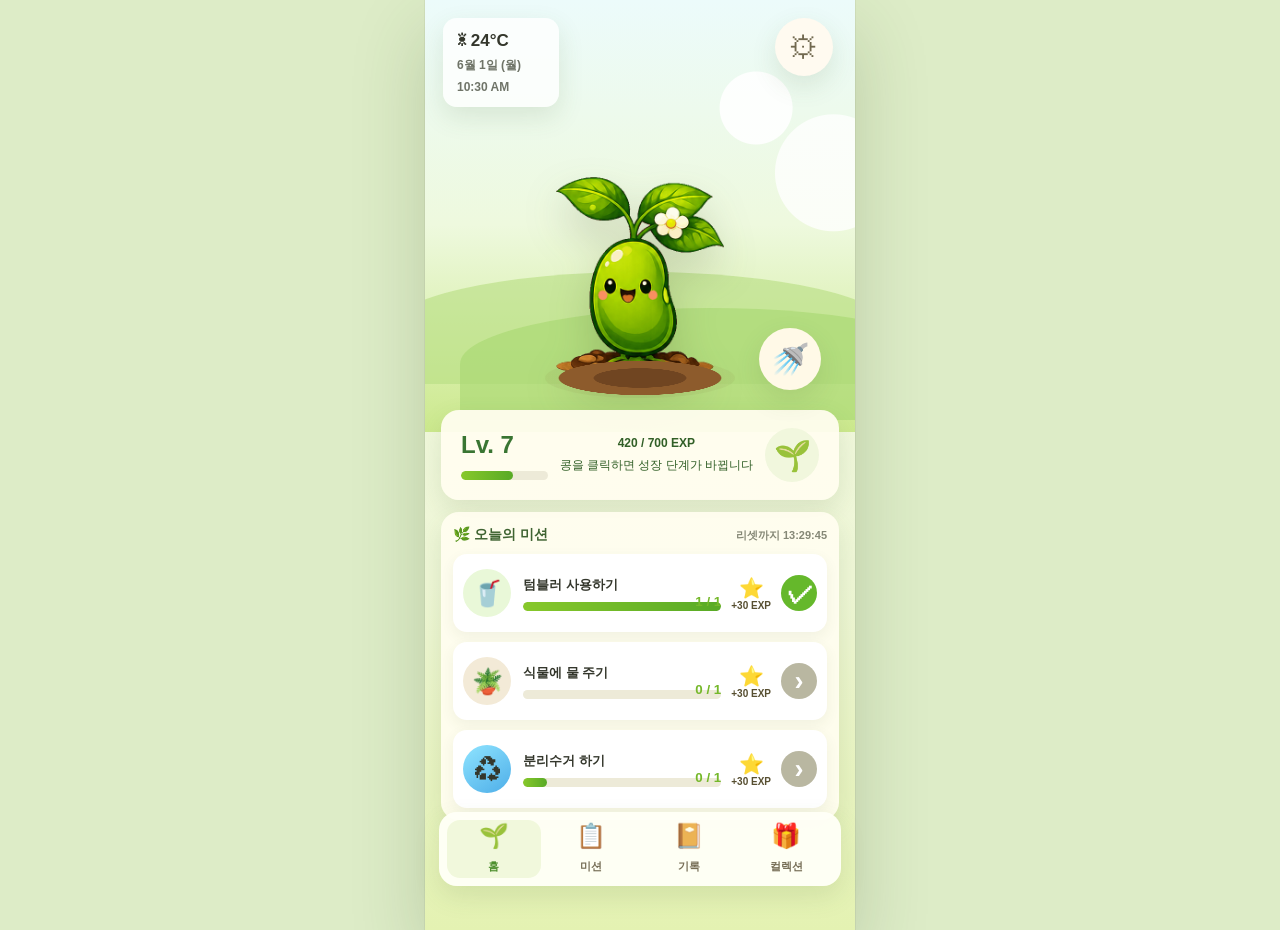
==== bean_grow_html/index.html @ e089ffa1 "Add bean grow HTML app" ====
<!doctype html>
<html lang="ko">
  <head>
    <meta charset="utf-8" />
    <meta name="viewport" content="width=device-width, initial-scale=1" />
    <title>강낭콩 키우기 - 홈</title>
    <link rel="stylesheet" href="./styles.css" />
  </head>
  <body>
    <main class="app" aria-label="강낭콩 키우기 홈">
      <section class="screen screen-home active">
        <div class="sky">
          <div class="weather">
            <strong>☀ 24°C</strong>
            <span>6월 1일 (월)</span>
            <span>10:30 AM</span>
          </div>
          <button class="gear" data-nav="settings" aria-label="설정으로 이동">⚙</button>
          <div class="garden" id="gardenDrop">
            <img
              src="./assets/bean-stage2.gif"
              alt="강낭콩 캐릭터 2단계"
              class="hero-bean"
              id="stageBean"
              data-stage="2"
              role="button"
              tabindex="0"
            />
            <div class="soil"></div>
            <div class="water-effect" aria-hidden="true">💧</div>
          </div>
          <button class="water-can" id="waterCan" aria-label="물뿌리개를 강낭콩 위로 드래그">🚿</button>
        </div>

        <div class="content home-content">
          <section class="level-panel">
            <div>
              <p class="level">Lv. 7</p>
              <div class="bar"><span id="homeExp" style="width: 60%"></span></div>
            </div>
            <div class="exp">
              <strong id="expText">420 / 700 EXP</strong>
              <span id="waterHint">콩을 클릭하면 성장 단계가 바뀝니다</span>
            </div>
            <div class="reward-icon">🌱</div>
          </section>

          <section class="mission-panel">
            <header>
              <h2>🌿 오늘의 미션</h2>
              <span>리셋까지 13:29:45</span>
            </header>
            <article class="quest complete">
              <div class="quest-icon green">🥤</div>
              <div class="quest-main">
                <h3>텀블러 사용하기</h3>
                <div class="bar"><span style="width: 100%"></span></div>
                <small>1 / 1</small>
              </div>
              <div class="coin">⭐<b>+30 EXP</b></div>
              <button aria-label="완료">✓</button>
            </article>
            <article class="quest" id="waterMission">
              <div class="quest-icon clay">🪴</div>
              <div class="quest-main">
                <h3>식물에 물 주기</h3>
                <div class="bar"><span style="width: 0%"></span></div>
                <small>0 / 1</small>
              </div>
              <div class="coin">⭐<b>+30 EXP</b></div>
              <button aria-label="미완료">›</button>
            </article>
            <article class="quest">
              <div class="quest-icon blue">♻</div>
              <div class="quest-main">
                <h3>분리수거 하기</h3>
                <div class="bar"><span style="width: 12%"></span></div>
                <small>0 / 1</small>
              </div>
              <div class="coin">⭐<b>+30 EXP</b></div>
              <button aria-label="미완료">›</button>
            </article>
          </section>
        </div>
      </section>

      <nav class="bottom-nav" aria-label="하단 메뉴">
        <a class="active" href="./index.html"><span>🌱</span>홈</a>
        <a href="./missions.html"><span>📋</span>미션</a>
        <a href="./records.html"><span>📔</span>기록</a>
        <a href="./collection.html"><span>🎁</span>컬렉션</a>
      </nav>
    </main>
    <script src="./script.js"></script>
  </body>
</html>
---- bean_grow_html/styles.css ----
:root {
  --green: #75b82a;
  --deep: #315f26;
  --mint: #e9f8e8;
  --cream: #fffdf0;
  --line: #ecead8;
  --text: #34372c;
  --muted: #858876;
  --shadow: 0 10px 26px rgba(70, 97, 47, 0.13);
}

* {
  box-sizing: border-box;
}

body {
  margin: 0;
  min-height: 100svh;
  display: grid;
  place-items: start center;
  background: #ddecc7;
  color: var(--text);
  font-family: Arial, "Apple SD Gothic Neo", "Malgun Gothic", sans-serif;
}

button {
  border: 0;
  font: inherit;
  cursor: pointer;
}

a {
  color: inherit;
  text-decoration: none;
}

.app {
  position: relative;
  width: min(100vw, 430px);
  min-height: 100svh;
  overflow: hidden;
  background:
    radial-gradient(circle at 5% 11%, rgba(149, 204, 105, 0.22), transparent 24%),
    linear-gradient(180deg, #f4fae9 0%, #eff7d7 62%, #e4f2b2 100%);
  box-shadow: 0 0 0 1px rgba(52, 55, 44, 0.06), 0 30px 70px rgba(49, 77, 32, 0.2);
}

.screen {
  display: none;
  min-height: 100svh;
  padding-bottom: 92px;
  animation: rise 280ms ease both;
}

.screen.active {
  display: block;
}

.content {
  position: relative;
  z-index: 2;
  padding: 0 16px 18px;
}

.sky {
  position: relative;
  min-height: 432px;
  background:
    radial-gradient(circle at 77% 25%, rgba(255, 255, 255, 0.9) 0 36px, transparent 37px),
    radial-gradient(circle at 95% 40%, rgba(255, 255, 255, 0.78) 0 58px, transparent 59px),
    linear-gradient(180deg, #ecfbfb 0%, #eef9de 52%, #cce98d 100%);
  overflow: hidden;
}

.sky::before,
.sky::after {
  content: "";
  position: absolute;
  left: -35px;
  right: -35px;
  bottom: 48px;
  height: 112px;
  border-radius: 50% 50% 0 0;
  background: #b8df83;
  opacity: 0.62;
}

.sky::after {
  bottom: 12px;
  background: #a9d972;
  transform: translateX(70px);
}

.weather {
  position: absolute;
  top: 18px;
  left: 18px;
  z-index: 3;
  width: 116px;
  padding: 13px 14px;
  display: grid;
  gap: 6px;
  border-radius: 14px;
  background: rgba(255, 255, 255, 0.8);
  box-shadow: var(--shadow);
}

.weather strong {
  font-size: 17px;
}

.weather span {
  color: #6f7468;
  font-size: 12px;
  font-weight: 700;
}

.gear {
  position: absolute;
  top: 18px;
  right: 22px;
  z-index: 3;
  width: 58px;
  height: 58px;
  border-radius: 50%;
  background: #fffaf0;
  color: #71684f;
  box-shadow: var(--shadow);
  font-size: 30px;
}

.garden {
  position: absolute;
  z-index: 2;
  left: 50%;
  bottom: 28px;
  width: 280px;
  height: 314px;
  transform: translateX(-50%);
  display: grid;
  place-items: end center;
}

.hero-bean {
  width: 236px;
  height: 260px;
  object-fit: contain;
  cursor: pointer;
  filter: drop-shadow(0 20px 20px rgba(62, 73, 28, 0.2));
  animation: idle 2.8s ease-in-out infinite;
}

.hero-bean:focus-visible {
  outline: 4px solid rgba(117, 184, 42, 0.45);
  outline-offset: 8px;
  border-radius: 28px;
}

.hero-bean.stage-pop {
  animation: pop 360ms ease both, idle 2.8s ease-in-out 360ms infinite;
}

.soil {
  position: absolute;
  bottom: 6px;
  width: 190px;
  height: 40px;
  border-radius: 50%;
  background: radial-gradient(ellipse at center, #704521 0 34%, #8d5b2c 35% 60%, rgba(104, 63, 28, 0.05) 61%);
  filter: blur(0.2px);
}

.water-can {
  position: absolute;
  right: 34px;
  bottom: 42px;
  z-index: 4;
  width: 62px;
  height: 62px;
  border-radius: 50%;
  background: #fff9e7;
  box-shadow: var(--shadow);
  font-size: 31px;
  touch-action: none;
  transition: transform 180ms ease, box-shadow 180ms ease;
}

.water-can.dragging {
  transform: scale(1.08);
  box-shadow: 0 18px 34px rgba(59, 91, 36, 0.24);
}

.water-effect {
  position: absolute;
  top: 50px;
  right: 94px;
  opacity: 0;
  font-size: 33px;
  transform: translateY(-8px);
  pointer-events: none;
}

.garden.watered .water-effect {
  animation: splash 850ms ease both;
}

.home-content {
  margin-top: -22px;
}

.level-panel,
.mission-panel,
.weekly-progress,
.calendar,
.done-list,
.summary,
.collect-stats,
.collection-group,
.settings-card,
.bonus {
  border-radius: 18px;
  background: rgba(255, 253, 240, 0.94);
  box-shadow: var(--shadow);
}

.level-panel {
  display: grid;
  grid-template-columns: 1fr auto 54px;
  gap: 12px;
  align-items: center;
  padding: 18px 20px;
}

.level {
  margin: 0 0 12px;
  color: #397532;
  font-size: 24px;
  font-weight: 900;
}

.exp {
  display: grid;
  gap: 7px;
  text-align: center;
  color: var(--deep);
  font-size: 12px;
}

.reward-icon {
  width: 54px;
  height: 54px;
  display: grid;
  place-items: center;
  border-radius: 50%;
  background: #f1f7dd;
  font-size: 30px;
}

.bar {
  height: 9px;
  overflow: hidden;
  border-radius: 999px;
  background: #edead8;
}

.bar span {
  display: block;
  height: 100%;
  border-radius: inherit;
  background: linear-gradient(90deg, #87c82b, #58aa26);
}

.mission-panel {
  margin-top: 12px;
  padding: 14px 12px 12px;
}

.mission-panel header,
.section-title,
.row-between {
  display: flex;
  align-items: center;
  justify-content: space-between;
  gap: 8px;
}

h1,
h2,
h3,
p {
  margin: 0;
}

.mission-panel h2,
.section-title h2,
.summary h2,
.collection-group h2,
.settings-card h2 {
  color: #3f6432;
  font-size: 14px;
  font-weight: 900;
}

.mission-panel header span,
.section-title span,
.page-head p,
.wide-quest p,
.setting-row em,
.collect-stats small,
.summary em {
  color: var(--muted);
  font-size: 11px;
  font-style: normal;
  font-weight: 700;
}

.quest {
  margin-top: 10px;
  min-height: 78px;
  display: grid;
  grid-template-columns: 50px 1fr auto 36px;
  gap: 10px;
  align-items: center;
  padding: 10px;
  border-radius: 14px;
  background: white;
  box-shadow: 0 5px 14px rgba(72, 83, 48, 0.07);
}

.quest-icon {
  width: 48px;
  height: 48px;
  display: grid;
  place-items: center;
  border-radius: 50%;
  font-size: 25px;
}

.green {
  background: #e9f8d8;
}

.blue {
  background: #e5f4ff;
}

.yellow {
  background: #fff6cc;
}

.clay {
  background: #f3ead7;
}

.quest-main {
  min-width: 0;
}

.quest-main h3,
.wide-quest h3 {
  margin-bottom: 8px;
  font-size: 13px;
  font-weight: 900;
}

.quest-main small {
  float: right;
  margin-top: -17px;
  color: var(--green);
  font-weight: 900;
}

.coin {
  display: grid;
  justify-items: center;
  color: #574f31;
  font-size: 20px;
}

.coin b {
  font-size: 10px;
}

.quest button {
  width: 36px;
  height: 36px;
  border-radius: 50%;
  background: #b9b7a1;
  color: white;
  font-size: 27px;
  font-weight: 900;
}

.quest.complete button {
  background: #65b82b;
}

.page-head {
  position: relative;
  min-height: 158px;
  padding: 24px 22px 18px;
  display: grid;
  grid-template-columns: 34px 1fr 78px;
  gap: 8px;
  align-items: start;
  background:
    radial-gradient(circle at 8% 80%, rgba(136, 194, 102, 0.28), transparent 26%),
    radial-gradient(circle at 90% 72%, rgba(122, 184, 87, 0.2), transparent 23%);
}

.page-head h1 {
  color: #325a29;
  font-size: 29px;
  line-height: 1;
  text-align: center;
  letter-spacing: 0;
}

.page-head p {
  margin-top: 11px;
  text-align: center;
  line-height: 1.45;
}

.page-head img {
  width: 76px;
  height: 86px;
  object-fit: contain;
  align-self: end;
  filter: drop-shadow(0 10px 12px rgba(65, 89, 39, 0.15));
}

.back {
  width: 31px;
  height: 31px;
  border-radius: 50%;
  background: rgba(255, 255, 255, 0.86);
  color: #758060;
  box-shadow: var(--shadow);
  font-size: 26px;
  line-height: 1;
}

.weekly-progress,
.calendar,
.done-list,
.summary,
.collect-stats,
.collection-group,
.settings-card,
.bonus {
  padding: 15px;
  margin-bottom: 12px;
}

.weekly-progress .bar {
  margin: 12px 0 17px;
}

.milestones {
  display: grid;
  grid-template-columns: repeat(3, 1fr);
  text-align: center;
  color: #7f816e;
  font-size: 12px;
  font-weight: 800;
}

.milestones span {
  display: grid;
  gap: 5px;
}

.milestones em {
  font-style: normal;
}

.mission-list {
  display: grid;
  gap: 10px;
  margin-top: 10px;
}

.wide-quest {
  display: grid;
  grid-template-columns: 18px 54px 1fr auto auto;
  gap: 9px;
  align-items: center;
  padding: 12px;
  border-radius: 15px;
  background: white;
  box-shadow: 0 5px 14px rgba(72, 83, 48, 0.07);
  touch-action: none;
  user-select: none;
}

.wide-quest button {
  grid-column: 5;
  min-width: 68px;
  padding: 8px 10px;
  border-radius: 999px;
  background: #79bd32;
  color: white;
  font-size: 12px;
  font-weight: 900;
}

.wide-quest .ghost {
  background: #f0f6dc;
  color: #4d8a2e;
}

.wide-quest strong {
  color: #4e7b32;
  font-size: 12px;
}

.drag-handle {
  color: #b4b79f;
  font-size: 15px;
  font-weight: 900;
  line-height: 1;
  cursor: grab;
}

.draggable-card.lifted {
  position: fixed;
  z-index: 30;
  pointer-events: none;
  transform: scale(1.02);
  box-shadow: 0 18px 35px rgba(57, 83, 34, 0.24);
}

.drag-placeholder {
  border-radius: 15px;
  background: rgba(117, 184, 42, 0.15);
  outline: 2px dashed rgba(117, 184, 42, 0.38);
}

.bonus {
  display: grid;
  grid-template-columns: 56px 1fr auto;
  gap: 10px;
  align-items: center;
  font-size: 12px;
  font-weight: 800;
}

.bonus img {
  width: 48px;
  height: 48px;
  object-fit: contain;
}

.calendar .weekdays,
.calendar .dates {
  display: grid;
  grid-template-columns: repeat(7, 1fr);
  gap: 6px;
  text-align: center;
}

.calendar-arrows {
  display: flex;
  gap: 6px;
}

.calendar-arrows button {
  width: 28px;
  height: 28px;
  border-radius: 50%;
  background: #f1f6df;
  color: #57783c;
  font-size: 20px;
  font-weight: 900;
}

.calendar .weekdays {
  margin: 18px 0 8px;
  color: #8b8f7c;
  font-size: 11px;
}

.dates span {
  position: relative;
  min-height: 34px;
  display: grid;
  place-items: center;
  border-radius: 50%;
  font-size: 12px;
  font-weight: 800;
}

.dates .muted {
  color: #c3c5b8;
}

.dates .sprout::after {
  content: "🌱";
  position: absolute;
  bottom: -3px;
  font-size: 11px;
}

.dates .today {
  background: #e4f5c8;
  color: #4b8d2b;
}

.dates.pulse {
  animation: rise 220ms ease both;
}

.legend {
  margin-top: 13px;
  display: flex;
  justify-content: center;
  gap: 12px;
  color: #858876;
  font-size: 10px;
  font-weight: 700;
}

.done-list article {
  margin-top: 9px;
  display: grid;
  grid-template-columns: 44px 1fr auto 28px;
  gap: 8px;
  align-items: center;
  padding: 10px;
  border-radius: 14px;
  background: white;
}

.done-list article span {
  width: 42px;
  height: 42px;
  display: grid;
  place-items: center;
  border-radius: 50%;
  background: #ecf7d8;
  font-size: 23px;
}

.done-list article p {
  font-size: 13px;
  font-weight: 900;
}

.done-list article b {
  font-size: 11px;
  color: #7d7145;
}

.done-list article i {
  display: grid;
  place-items: center;
  width: 26px;
  height: 26px;
  border-radius: 50%;
  background: #68b92e;
  color: white;
  font-style: normal;
  font-weight: 900;
}

.summary div {
  display: grid;
  grid-template-columns: repeat(4, 1fr);
  gap: 8px;
  margin-top: 14px;
  text-align: center;
}

.summary span {
  display: grid;
  gap: 6px;
}

.summary b {
  color: #4a8a2a;
  font-size: 17px;
}

.collect-stats {
  display: grid;
  grid-template-columns: 1.25fr 1fr 1fr;
  gap: 12px;
}

.collect-stats div {
  min-width: 0;
  display: grid;
  gap: 6px;
}

.collect-stats strong {
  color: #315f26;
  font-size: 20px;
}

.tabs {
  display: grid;
  grid-template-columns: 1fr 1fr 1fr 1.1fr;
  gap: 5px;
  margin: 0 0 12px;
  padding: 7px;
  border-radius: 999px;
  background: rgba(255, 253, 240, 0.82);
}

.tabs button {
  min-height: 34px;
  border-radius: 999px;
  background: transparent;
  color: #777a68;
  font-size: 12px;
  font-weight: 900;
}

.tabs .active {
  background: #68b92e;
  color: white;
}

.collection-group h2 {
  margin-bottom: 10px;
}

.collection-group.hidden {
  display: none;
}

.bean-grid {
  display: grid;
  grid-template-columns: repeat(5, 1fr);
  gap: 8px;
}

.bean-grid article {
  min-height: 86px;
  padding: 7px 4px 6px;
  display: grid;
  justify-items: center;
  align-content: center;
  gap: 4px;
  border-radius: 13px;
  background: #f7fae9;
}

.bean-grid img,
.bean {
  width: 42px;
  height: 46px;
  object-fit: contain;
}

.bean-grid b,
.bean-grid span {
  font-size: 10px;
}

.bean-grid span {
  color: #62ad2d;
  font-weight: 900;
}

.bean {
  position: relative;
  border-radius: 48% 52% 45% 55% / 58% 55% 45% 42%;
  background: linear-gradient(145deg, #aee947, #65bf2d);
  box-shadow: inset -6px -9px 0 rgba(53, 93, 24, 0.14), inset 7px 8px 0 rgba(255, 255, 255, 0.23);
}

.bean::before,
.bean::after {
  content: "";
  position: absolute;
  top: 22px;
  width: 6px;
  height: 8px;
  border-radius: 50%;
  background: #222;
}

.bean::before {
  left: 11px;
}

.bean::after {
  right: 11px;
}

.pink { background: linear-gradient(145deg, #ff9bc4, #e45e93); }
.blue { background: linear-gradient(145deg, #8fe4ff, #4eaee8); }
.yellow { background: linear-gradient(145deg, #ffe77c, #f2b837); }
.purple { background: linear-gradient(145deg, #a889ff, #6d49cb); }
.orange { background: linear-gradient(145deg, #ffc55f, #f18a27); }
.mint { background: linear-gradient(145deg, #b8efc8, #66bd85); }
.cream { background: linear-gradient(145deg, #fff0c7, #e6bd75); }
.milk { background: linear-gradient(145deg, #fffdf2, #e9e1c7); }
.rainbow { background: linear-gradient(135deg, #ff8bbd, #ffe775 34%, #7be3ff 66%, #9c85ff); }
.cat { background: linear-gradient(145deg, #ffcc77, #e58d3d); }
.space { background: radial-gradient(circle at 63% 25%, #ffe870 0 3px, transparent 4px), linear-gradient(145deg, #33328e, #7f47d3); }
.grape { background: linear-gradient(145deg, #9ce45d, #5da932); }

.locked {
  color: #a3a59b;
  filter: grayscale(0.2);
}

.locked div {
  width: 42px;
  height: 46px;
  display: grid;
  place-items: center;
  border-radius: 40%;
  background: #d8d8cd;
}

.settings-card {
  display: grid;
  gap: 12px;
}

.select-row,
.setting-row,
.account,
.menu-list button {
  min-height: 48px;
  display: flex;
  align-items: center;
  justify-content: space-between;
  gap: 12px;
  padding: 9px 12px;
  border-radius: 13px;
  background: white;
  color: var(--text);
}

.select-row button,
.account b {
  padding: 8px 12px;
  border-radius: 999px;
  background: #ecf7d9;
  color: #4b8b2a;
  font-size: 12px;
  font-weight: 900;
}

.setting-row span {
  display: grid;
  gap: 4px;
}

input[type="checkbox"] {
  width: 42px;
  height: 24px;
  accent-color: var(--green);
}

.slider {
  height: 8px;
  margin: 4px 14px 2px;
  overflow: hidden;
  border-radius: 999px;
  background: #e5ead4;
}

.slider span {
  display: block;
  height: 100%;
  background: #76b72d;
}

.account {
  width: 100%;
  text-align: left;
  font-weight: 900;
}

.account.google::before {
  content: "G";
  color: #2c7be5;
}

.account.apple::before {
  content: "●";
}

.menu-list button {
  width: 100%;
  color: #555947;
  font-size: 13px;
  font-weight: 800;
}

.bottom-nav {
  position: fixed;
  z-index: 10;
  left: 50%;
  bottom: 14px;
  width: min(calc(100vw - 28px), 402px);
  height: 74px;
  display: grid;
  grid-template-columns: repeat(4, 1fr);
  gap: 4px;
  padding: 8px;
  transform: translateX(-50%);
  border-radius: 18px;
  background: rgba(255, 255, 247, 0.96);
  box-shadow: var(--shadow);
}

.bottom-nav button,
.bottom-nav a {
  display: grid;
  place-items: center;
  gap: 3px;
  border-radius: 13px;
  background: transparent;
  color: #756d55;
  font-size: 11px;
  font-weight: 900;
}

.bottom-nav button span,
.bottom-nav a span {
  font-size: 24px;
  line-height: 1;
}

.bottom-nav .active {
  background: #f1f8dc;
  color: #4d8f2d;
}

@keyframes rise {
  from {
    opacity: 0;
    transform: translateY(8px);
  }
  to {
    opacity: 1;
    transform: translateY(0);
  }
}

@keyframes idle {
  0%,
  100% {
    transform: translateY(0) scale(1);
  }
  50% {
    transform: translateY(-5px) scale(1.015);
  }
}

@keyframes splash {
  0% {
    opacity: 0;
    transform: translateY(-10px) scale(0.8);
  }
  35% {
    opacity: 1;
    transform: translateY(0) scale(1);
  }
  100% {
    opacity: 0;
    transform: translateY(22px) scale(0.9);
  }
}

@keyframes pop {
  0% {
    transform: scale(0.92);
  }
  65% {
    transform: scale(1.06);
  }
  100% {
    transform: scale(1);
  }
}

@media (max-width: 360px) {
  .quest {
    grid-template-columns: 44px 1fr 32px;
  }

  .quest .coin {
    display: none;
  }

  .wide-quest {
    grid-template-columns: 16px 46px 1fr;
  }

  .wide-quest strong,
  .wide-quest button {
    grid-column: 3;
    justify-self: start;
  }

  .bean-grid {
    grid-template-columns: repeat(4, 1fr);
  }
}
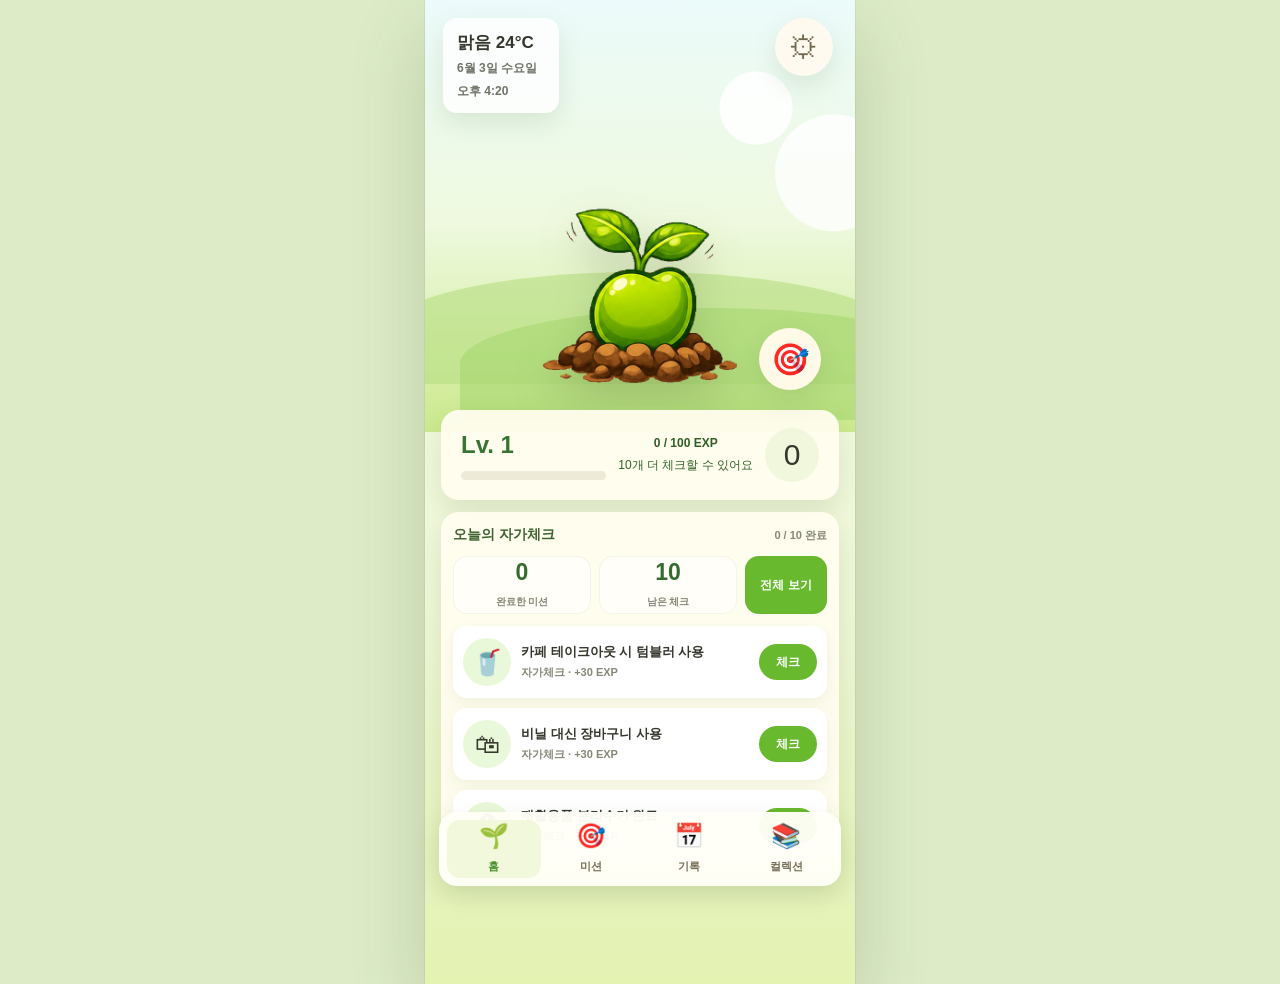
==== commit 766a482a: "Update bean grow app prototype" ====
--- a/bean_grow_html/index.html
+++ b/bean_grow_html/index.html
@@ -7,88 +7,69 @@
     <link rel="stylesheet" href="./styles.css" />
   </head>
   <body>
-    <main class="app" aria-label="강낭콩 키우기 홈">
+    <main class="app" aria-label="강낭콩 키우기">
       <section class="screen screen-home active">
         <div class="sky">
           <div class="weather">
-            <strong>☀ 24°C</strong>
-            <span>6월 1일 (월)</span>
-            <span>10:30 AM</span>
+            <strong>맑음 24°C</strong>
+            <span>6월 3일 수요일</span>
+            <span>오후 4:20</span>
           </div>
           <button class="gear" data-nav="settings" aria-label="설정으로 이동">⚙</button>
           <div class="garden" id="gardenDrop">
             <img
-              src="./assets/bean-stage2.gif"
-              alt="강낭콩 캐릭터 2단계"
+              src="./assets/bean-stage1.gif"
+              alt="강낭콩 캐릭터"
               class="hero-bean"
               id="stageBean"
-              data-stage="2"
+              data-stage="1"
               role="button"
               tabindex="0"
             />
-            <div class="soil"></div>
             <div class="water-effect" aria-hidden="true">💧</div>
           </div>
-          <button class="water-can" id="waterCan" aria-label="물뿌리개를 강낭콩 위로 드래그">🚿</button>
+          <button class="water-can" id="waterCan" aria-label="미션 화면으로 이동">🎯</button>
         </div>
 
         <div class="content home-content">
           <section class="level-panel">
             <div>
-              <p class="level">Lv. 7</p>
-              <div class="bar"><span id="homeExp" style="width: 60%"></span></div>
+              <p class="level" id="levelText">Lv. 1</p>
+              <div class="bar"><span id="homeExp" style="width: 0%"></span></div>
             </div>
             <div class="exp">
-              <strong id="expText">420 / 700 EXP</strong>
-              <span id="waterHint">콩을 클릭하면 성장 단계가 바뀝니다</span>
+              <strong id="expText">0 / 100 EXP</strong>
+              <span id="waterHint">오늘의 미션을 체크하면 콩이 성장합니다</span>
             </div>
-            <div class="reward-icon">🌱</div>
+            <div class="reward-icon" id="clearCountBadge">0</div>
           </section>
 
           <section class="mission-panel">
             <header>
-              <h2>🌿 오늘의 미션</h2>
-              <span>리셋까지 13:29:45</span>
+              <h2>오늘의 자가체크</h2>
+              <span id="homeProgressText">0 / 10 완료</span>
             </header>
-            <article class="quest complete">
-              <div class="quest-icon green">🥤</div>
-              <div class="quest-main">
-                <h3>텀블러 사용하기</h3>
-                <div class="bar"><span style="width: 100%"></span></div>
-                <small>1 / 1</small>
+            <div class="home-check-summary">
+              <div>
+                <strong id="homeClearBig">0</strong>
+                <span>완료한 미션</span>
               </div>
-              <div class="coin">⭐<b>+30 EXP</b></div>
-              <button aria-label="완료">✓</button>
-            </article>
-            <article class="quest" id="waterMission">
-              <div class="quest-icon clay">🪴</div>
-              <div class="quest-main">
-                <h3>식물에 물 주기</h3>
-                <div class="bar"><span style="width: 0%"></span></div>
-                <small>0 / 1</small>
+              <div>
+                <strong id="homeRemainBig">10</strong>
+                <span>남은 체크</span>
               </div>
-              <div class="coin">⭐<b>+30 EXP</b></div>
-              <button aria-label="미완료">›</button>
-            </article>
-            <article class="quest">
-              <div class="quest-icon blue">♻</div>
-              <div class="quest-main">
-                <h3>분리수거 하기</h3>
-                <div class="bar"><span style="width: 12%"></span></div>
-                <small>0 / 1</small>
-              </div>
-              <div class="coin">⭐<b>+30 EXP</b></div>
-              <button aria-label="미완료">›</button>
-            </article>
+              <a href="./missions.html">전체 보기</a>
+            </div>
+            <div id="homeMissionList" class="home-mission-list"></div>
           </section>
         </div>
       </section>
 
       <nav class="bottom-nav" aria-label="하단 메뉴">
         <a class="active" href="./index.html"><span>🌱</span>홈</a>
-        <a href="./missions.html"><span>📋</span>미션</a>
-        <a href="./records.html"><span>📔</span>기록</a>
-        <a href="./collection.html"><span>🎁</span>컬렉션</a>
+        <a href="./missions.html"><span>🎯</span>미션</a>
+        <a href="./records.html"><span>📅</span>기록</a>
+        <a href="./collection.html"><span>📚</span>컬렉션</a>
       </nav>
     </main>
     <script src="./script.js"></script>
--- a/bean_grow_html/styles.css
+++ b/bean_grow_html/styles.css
@@ -158,16 +158,6 @@
 
 .hero-bean.stage-pop {
   animation: pop 360ms ease both, idle 2.8s ease-in-out 360ms infinite;
-}
-
-.soil {
-  position: absolute;
-  bottom: 6px;
-  width: 190px;
-  height: 40px;
-  border-radius: 50%;
-  background: radial-gradient(ellipse at center, #704521 0 34%, #8d5b2c 35% 60%, rgba(104, 63, 28, 0.05) 61%);
-  filter: blur(0.2px);
 }
 
 .water-can {
@@ -1006,3 +996,657 @@
     grid-template-columns: repeat(4, 1fr);
   }
 }
+
+.screen-collection {
+  background:
+    radial-gradient(circle at 8% 12%, rgba(155, 205, 102, 0.22), transparent 26%),
+    radial-gradient(circle at 88% 26%, rgba(255, 214, 97, 0.2), transparent 17%);
+}
+
+.collection-head {
+  min-height: 174px;
+  grid-template-columns: 40px 1fr 108px;
+  padding: 18px 20px 18px;
+  overflow: hidden;
+  background:
+    radial-gradient(circle at 0% 92%, rgba(121, 184, 78, 0.32), transparent 23%),
+    radial-gradient(circle at 100% 88%, rgba(150, 205, 90, 0.24), transparent 22%),
+    linear-gradient(180deg, #fbfff0 0%, #f2fadf 100%);
+}
+
+.collection-head::before,
+.collection-head::after {
+  content: "";
+  position: absolute;
+  bottom: -26px;
+  width: 136px;
+  height: 82px;
+  border-radius: 60% 60% 0 0;
+  background:
+    radial-gradient(circle at 20% 42%, rgba(82, 151, 59, 0.28) 0 14px, transparent 15px),
+    radial-gradient(circle at 42% 28%, rgba(113, 183, 75, 0.42) 0 18px, transparent 19px),
+    radial-gradient(circle at 68% 52%, rgba(126, 193, 83, 0.3) 0 15px, transparent 16px);
+  pointer-events: none;
+}
+
+.collection-head::before {
+  left: -22px;
+}
+
+.collection-head::after {
+  right: -28px;
+  transform: scaleX(-1);
+}
+
+.collection-title {
+  align-self: center;
+  position: relative;
+  z-index: 1;
+}
+
+.collection-title h1 {
+  color: #244d28;
+  font-size: 31px;
+  line-height: 1;
+  text-align: center;
+}
+
+.collection-title h1 span {
+  font-size: 20px;
+  vertical-align: 8px;
+}
+
+.collection-title p {
+  color: #32392f;
+  font-size: 14px;
+  line-height: 1.55;
+  text-align: center;
+}
+
+.collection-mascot {
+  position: relative;
+  z-index: 1;
+  width: 112px;
+  height: 122px;
+  align-self: end;
+  object-fit: contain;
+  filter: drop-shadow(0 13px 14px rgba(72, 112, 42, 0.2));
+}
+
+.collection-content {
+  margin-top: -12px;
+}
+
+.screen-collection .stats-card {
+  grid-template-columns: 1.65fr 1fr 1fr 1fr;
+  gap: 0;
+  padding: 0;
+  overflow: hidden;
+  border: 1px solid rgba(78, 118, 48, 0.08);
+  background: rgba(255, 255, 248, 0.96);
+}
+
+.screen-collection .stats-card > div {
+  min-height: 116px;
+  padding: 15px 12px;
+  display: grid;
+  align-content: center;
+  justify-items: center;
+  gap: 6px;
+  text-align: center;
+}
+
+.screen-collection .stats-card > div + div {
+  border-left: 1px solid rgba(110, 125, 82, 0.12);
+}
+
+.screen-collection .primary-stat {
+  justify-items: start;
+  text-align: left;
+  padding-left: 18px;
+}
+
+.screen-collection .primary-stat strong {
+  font-size: 30px;
+  line-height: 1;
+}
+
+.screen-collection .primary-stat em {
+  color: #656b5a;
+  font-size: 20px;
+  font-style: normal;
+  font-weight: 800;
+}
+
+.screen-collection .primary-stat .bar {
+  width: 100%;
+  margin-top: 4px;
+}
+
+.stat-item img {
+  width: 38px;
+  height: 38px;
+  object-fit: contain;
+}
+
+.stat-symbol {
+  width: 38px;
+  height: 38px;
+  display: grid;
+  place-items: center;
+  border-radius: 50%;
+  background: #f5f9df;
+  font-size: 24px;
+}
+
+.collection-controls {
+  display: grid;
+  grid-template-columns: 1fr auto;
+  gap: 12px;
+  align-items: center;
+  margin-bottom: 12px;
+}
+
+.collection-controls .tabs {
+  grid-template-columns: repeat(3, 1fr);
+  margin: 0;
+  padding: 6px;
+  background: rgba(255, 255, 247, 0.9);
+  box-shadow: 0 5px 15px rgba(71, 92, 49, 0.08);
+}
+
+.collection-controls .tabs button {
+  min-height: 37px;
+}
+
+.sort-button {
+  min-width: 88px;
+  min-height: 48px;
+  padding: 0 14px;
+  border-radius: 999px;
+  background: rgba(255, 255, 247, 0.94);
+  color: #34372c;
+  box-shadow: 0 5px 15px rgba(71, 92, 49, 0.09);
+  font-size: 13px;
+  font-weight: 900;
+}
+
+.screen-collection .collection-group {
+  padding: 8px;
+  border: 1px solid rgba(78, 118, 48, 0.08);
+  background: rgba(255, 255, 248, 0.92);
+}
+
+.screen-collection .section-title {
+  margin: 0 2px 10px;
+}
+
+.screen-collection .section-title h2 {
+  display: flex;
+  align-items: center;
+  gap: 4px;
+  color: #273d25;
+  font-size: 17px;
+}
+
+.screen-collection .section-title h2 span {
+  font-size: 20px;
+}
+
+.screen-collection .section-title h2 em {
+  color: #53614d;
+  font-size: 13px;
+  font-style: normal;
+}
+
+.screen-collection .bean-grid {
+  grid-template-columns: repeat(5, minmax(0, 1fr));
+  gap: 6px;
+}
+
+.screen-collection .bean-card {
+  position: relative;
+  min-height: 138px;
+  padding: 7px 2px 8px;
+  align-content: start;
+  border: 1px solid rgba(113, 139, 72, 0.12);
+  border-radius: 14px;
+  background: linear-gradient(180deg, #fbfff1 0%, #f5fae7 100%);
+  box-shadow: 0 6px 13px rgba(78, 91, 50, 0.08);
+}
+
+.screen-collection .bean-card img {
+  width: 66px;
+  height: 80px;
+  object-fit: contain;
+  transform: translateY(0);
+}
+
+.screen-collection .bean-card b {
+  color: #34372c;
+  font-size: 11px;
+  line-height: 1.15;
+}
+
+.screen-collection .bean-card span {
+  width: 16px;
+  height: 16px;
+  display: grid;
+  place-items: center;
+  border-radius: 50%;
+  background: #63b735;
+  color: white;
+  font-size: 10px;
+  line-height: 1;
+}
+
+.screen-collection .bean-card.new {
+  background:
+    linear-gradient(180deg, rgba(255, 255, 255, 0.62), rgba(255, 255, 255, 0.05)),
+    linear-gradient(145deg, #ffe7ff 0%, #f7d9ff 45%, #fff4c7 100%);
+  outline: 2px solid rgba(196, 108, 234, 0.22);
+}
+
+.screen-collection .bean-card.new::after {
+  content: "NEW";
+  position: absolute;
+  top: 7px;
+  right: 7px;
+  padding: 2px 6px;
+  border-radius: 999px;
+  background: #c36af0;
+  color: white;
+  font-size: 8px;
+  font-weight: 900;
+}
+
+.screen-collection .bean-card.locked {
+  background: linear-gradient(180deg, #fbfaf0, #efeee2);
+  color: #9b9a8f;
+}
+
+.screen-collection .bean-card.locked img {
+  opacity: 0.82;
+}
+
+.screen-collection .bean-card.locked span {
+  width: auto;
+  min-width: 36px;
+  height: 18px;
+  padding: 0 8px;
+  border-radius: 999px;
+  background: #e4c6f7;
+  color: #7b5790;
+}
+
+.probability-note {
+  margin-top: 12px;
+  min-height: 58px;
+  display: grid;
+  grid-template-columns: 34px 1fr auto;
+  gap: 9px;
+  align-items: center;
+  padding: 9px 10px;
+  border-radius: 15px;
+  background: #fffdec;
+  box-shadow: inset 0 0 0 1px rgba(220, 199, 111, 0.24);
+}
+
+.probability-note > span {
+  font-size: 25px;
+}
+
+.probability-note p {
+  display: grid;
+  gap: 3px;
+}
+
+.probability-note b {
+  color: #415733;
+  font-size: 12px;
+}
+
+.probability-note small {
+  color: #777a68;
+  font-size: 10px;
+  font-weight: 700;
+}
+
+.probability-note button {
+  min-height: 34px;
+  padding: 0 11px;
+  border-radius: 999px;
+  background: #ffffff;
+  color: #4f8330;
+  box-shadow: 0 4px 10px rgba(71, 92, 49, 0.1);
+  font-size: 11px;
+  font-weight: 900;
+}
+
+.app:has(.screen-collection),
+.app:has(.screen-missions),
+.app:has(.screen-records) {
+  padding-bottom: 14px;
+}
+
+.app:has(.screen-collection) .bottom-nav,
+.app:has(.screen-missions) .bottom-nav,
+.app:has(.screen-records) .bottom-nav {
+  position: relative;
+  left: auto;
+  bottom: auto;
+  margin: 12px auto 0;
+  transform: none;
+}
+
+.home-mission-list {
+  display: grid;
+  gap: 10px;
+}
+
+.home-check-summary {
+  margin: 12px 0;
+  display: grid;
+  grid-template-columns: 1fr 1fr auto;
+  gap: 8px;
+  align-items: center;
+}
+
+.home-check-summary div,
+.home-check-summary a {
+  min-height: 58px;
+  display: grid;
+  place-items: center;
+  gap: 2px;
+  border-radius: 14px;
+  background: #fffef8;
+  box-shadow: inset 0 0 0 1px rgba(96, 143, 53, 0.08);
+}
+
+.home-check-summary strong {
+  color: #356b2d;
+  font-size: 23px;
+  line-height: 1;
+}
+
+.home-check-summary span {
+  color: #858876;
+  font-size: 10px;
+  font-weight: 800;
+}
+
+.home-check-summary a {
+  min-width: 82px;
+  padding: 0 10px;
+  background: #68b92e;
+  color: white;
+  font-size: 12px;
+  font-weight: 900;
+}
+
+.home-check-item {
+  min-height: 72px;
+  display: grid;
+  grid-template-columns: 48px 1fr 58px;
+  gap: 10px;
+  align-items: center;
+  padding: 10px;
+  border-radius: 14px;
+  background: #ffffff;
+  box-shadow: 0 5px 14px rgba(72, 83, 48, 0.07);
+}
+
+.home-check-item h3 {
+  margin-bottom: 5px;
+  font-size: 13px;
+  font-weight: 900;
+  line-height: 1.25;
+}
+
+.home-check-item p {
+  color: #858876;
+  font-size: 11px;
+  font-weight: 800;
+}
+
+.home-check-item button,
+.home-check-empty a {
+  min-height: 36px;
+  border-radius: 999px;
+  background: #68b92e;
+  color: white;
+  font-size: 12px;
+  font-weight: 900;
+}
+
+.home-check-item button:disabled {
+  background: #e7f4dc;
+  color: #4d8a2e;
+}
+
+.home-check-empty {
+  min-height: 122px;
+  display: grid;
+  place-items: center;
+  gap: 8px;
+  padding: 18px;
+  border-radius: 14px;
+  background: #fffef8;
+  text-align: center;
+}
+
+.home-check-empty span {
+  font-size: 32px;
+}
+
+.home-check-empty p {
+  color: #5f6558;
+  font-size: 13px;
+  font-weight: 900;
+}
+
+.home-check-empty a {
+  min-width: 104px;
+  display: grid;
+  place-items: center;
+  padding: 0 14px;
+}
+
+.home-check-empty.complete {
+  background: #f8fff0;
+  box-shadow: inset 0 0 0 1px rgba(101, 184, 43, 0.18);
+}
+
+.mission-check-card {
+  grid-template-columns: 52px 1fr auto 72px;
+}
+
+.mission-check-card .quest-main p {
+  margin: -2px 0 9px;
+  line-height: 1.35;
+}
+
+.mission-check-card button {
+  grid-column: auto;
+}
+
+.mission-check-card.complete,
+.quest.complete {
+  background: #f8fff0;
+  box-shadow: inset 0 0 0 1px rgba(101, 184, 43, 0.22), 0 5px 14px rgba(72, 83, 48, 0.07);
+}
+
+.mission-check-card.complete button,
+.quest.complete button {
+  background: #e7f4dc;
+  color: #4d8a2e;
+}
+
+.reset-progress {
+  min-height: 36px;
+  padding: 0 12px;
+  border-radius: 999px;
+  background: #f0f6dc;
+  color: #4d8a2e;
+  font-size: 12px;
+  font-weight: 900;
+}
+
+.photo-album {
+  padding: 15px;
+  margin-bottom: 12px;
+  border-radius: 18px;
+  background: rgba(255, 253, 240, 0.94);
+  box-shadow: var(--shadow);
+}
+
+.photo-album h2 {
+  color: #3f6432;
+  font-size: 14px;
+  font-weight: 900;
+}
+
+.album-empty,
+.empty-state {
+  margin-top: 12px;
+  display: grid;
+  place-items: center;
+  gap: 8px;
+  min-height: 104px;
+  border-radius: 14px;
+  background: #fffef5;
+  color: #7a7d6a;
+  text-align: center;
+  font-size: 12px;
+  font-weight: 800;
+}
+
+.album-empty span {
+  font-size: 28px;
+}
+
+.event-modal {
+  position: fixed;
+  z-index: 40;
+  inset: 0;
+  display: grid;
+  place-items: center;
+  padding: 24px;
+  background: rgba(37, 57, 28, 0.34);
+  animation: rise 180ms ease both;
+}
+
+.event-card {
+  width: min(100%, 340px);
+  display: grid;
+  justify-items: center;
+  gap: 10px;
+  padding: 24px 20px 18px;
+  border-radius: 22px;
+  background: #fffdf0;
+  box-shadow: 0 24px 60px rgba(42, 60, 30, 0.32);
+  text-align: center;
+}
+
+.event-card > span {
+  width: 74px;
+  height: 74px;
+  display: grid;
+  place-items: center;
+  border-radius: 50%;
+  background: #edf8d9;
+  font-size: 42px;
+}
+
+.event-card h2 {
+  color: #315f26;
+  font-size: 22px;
+}
+
+.event-card p {
+  color: #6b705f;
+  font-size: 13px;
+  line-height: 1.55;
+  font-weight: 800;
+}
+
+.event-card button {
+  min-width: 120px;
+  min-height: 42px;
+  margin-top: 4px;
+  border-radius: 999px;
+  background: #68b92e;
+  color: white;
+  font-weight: 900;
+}
+
+@media (max-width: 360px) {
+  .collection-head {
+    grid-template-columns: 34px 1fr 88px;
+    padding-inline: 14px;
+  }
+
+  .collection-title h1 {
+    font-size: 27px;
+  }
+
+  .collection-title p {
+    font-size: 12px;
+  }
+
+  .collection-mascot {
+    width: 92px;
+    height: 104px;
+  }
+
+  .screen-collection .stats-card {
+    grid-template-columns: 1.35fr 1fr 1fr 1fr;
+  }
+
+  .screen-collection .stats-card > div {
+    padding-inline: 7px;
+  }
+
+  .collection-controls {
+    grid-template-columns: 1fr;
+  }
+
+  .sort-button {
+    justify-self: end;
+    min-height: 38px;
+  }
+
+  .screen-collection .bean-grid {
+    grid-template-columns: repeat(5, minmax(0, 1fr));
+    gap: 5px;
+  }
+
+  .screen-collection .bean-card {
+    min-height: 122px;
+  }
+
+  .screen-collection .bean-card img {
+    width: 54px;
+    height: 64px;
+    transform: none;
+  }
+
+  .probability-note {
+    grid-template-columns: 28px 1fr;
+  }
+
+  .probability-note button {
+    grid-column: 2;
+    justify-self: start;
+  }
+
+  .mission-check-card {
+    grid-template-columns: 46px 1fr;
+  }
+
+  .mission-check-card strong,
+  .mission-check-card button {
+    grid-column: 2;
+    justify-self: start;
+  }
+}
